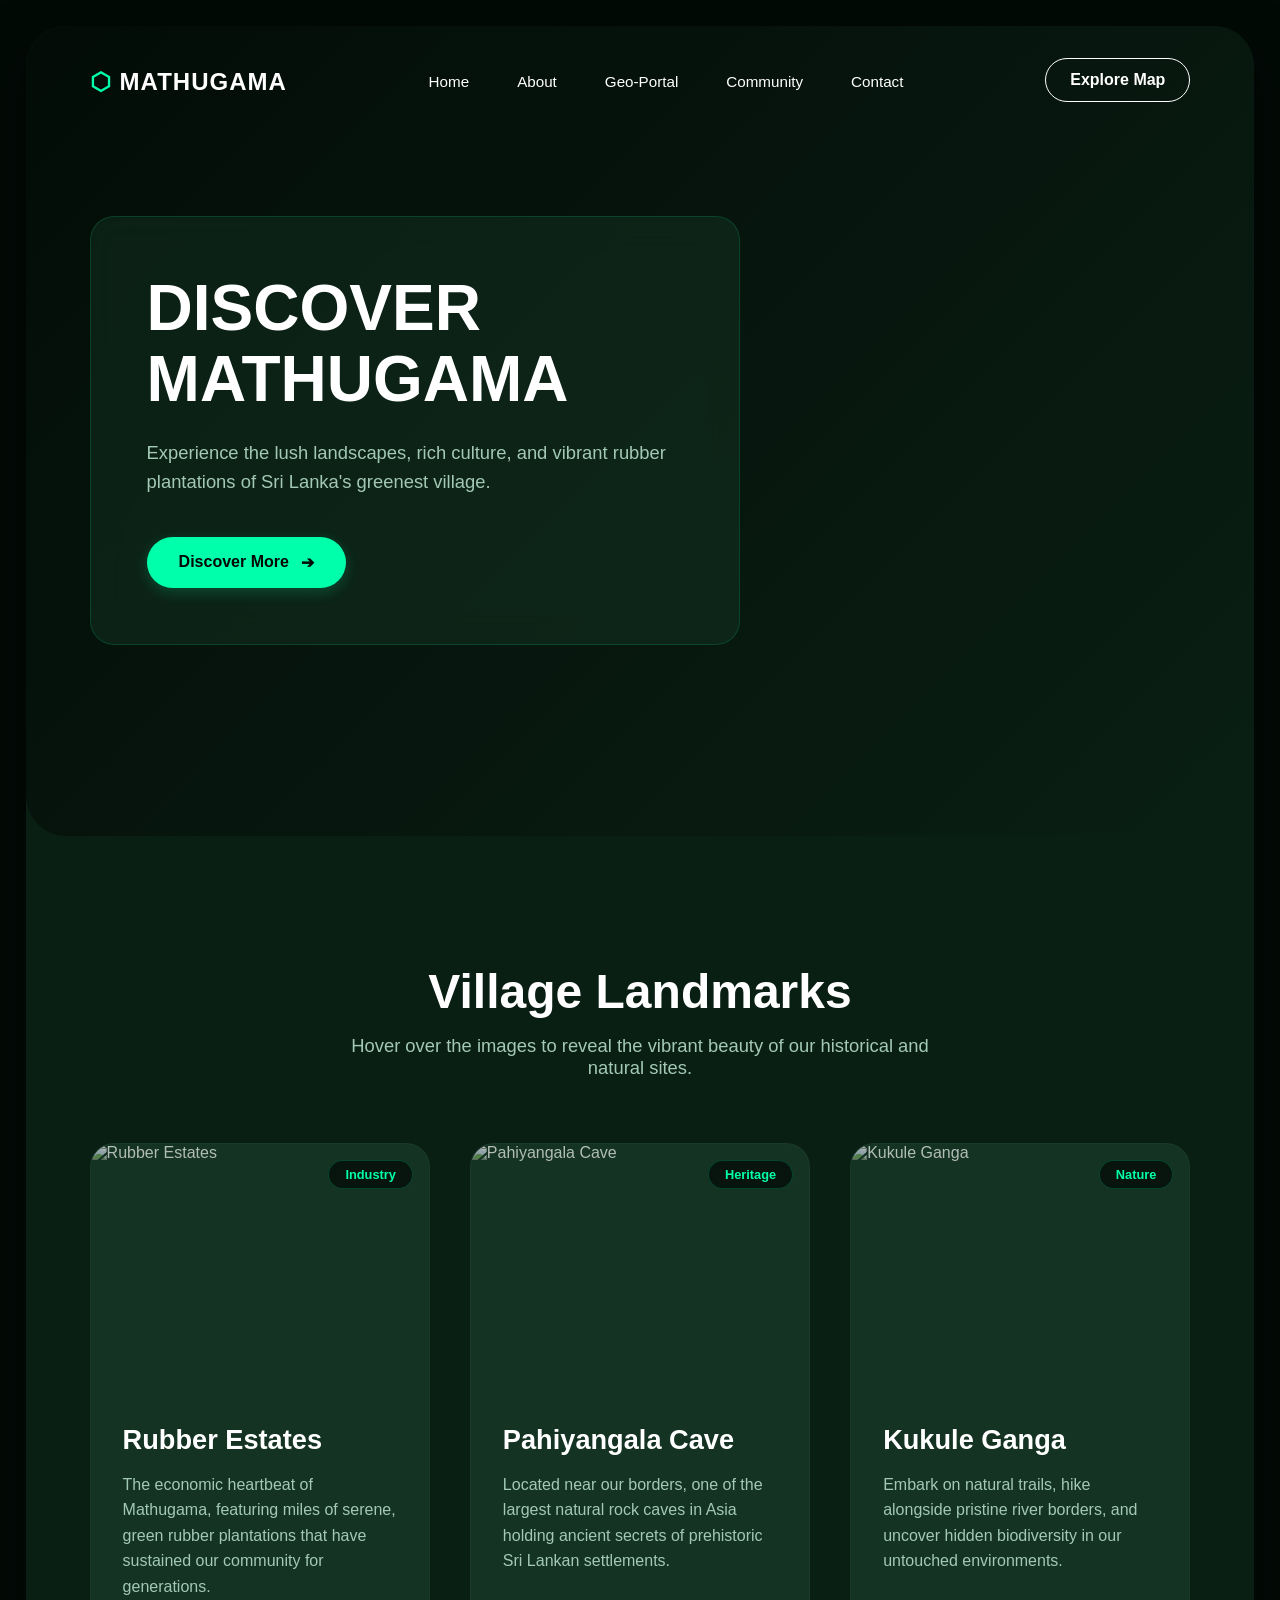
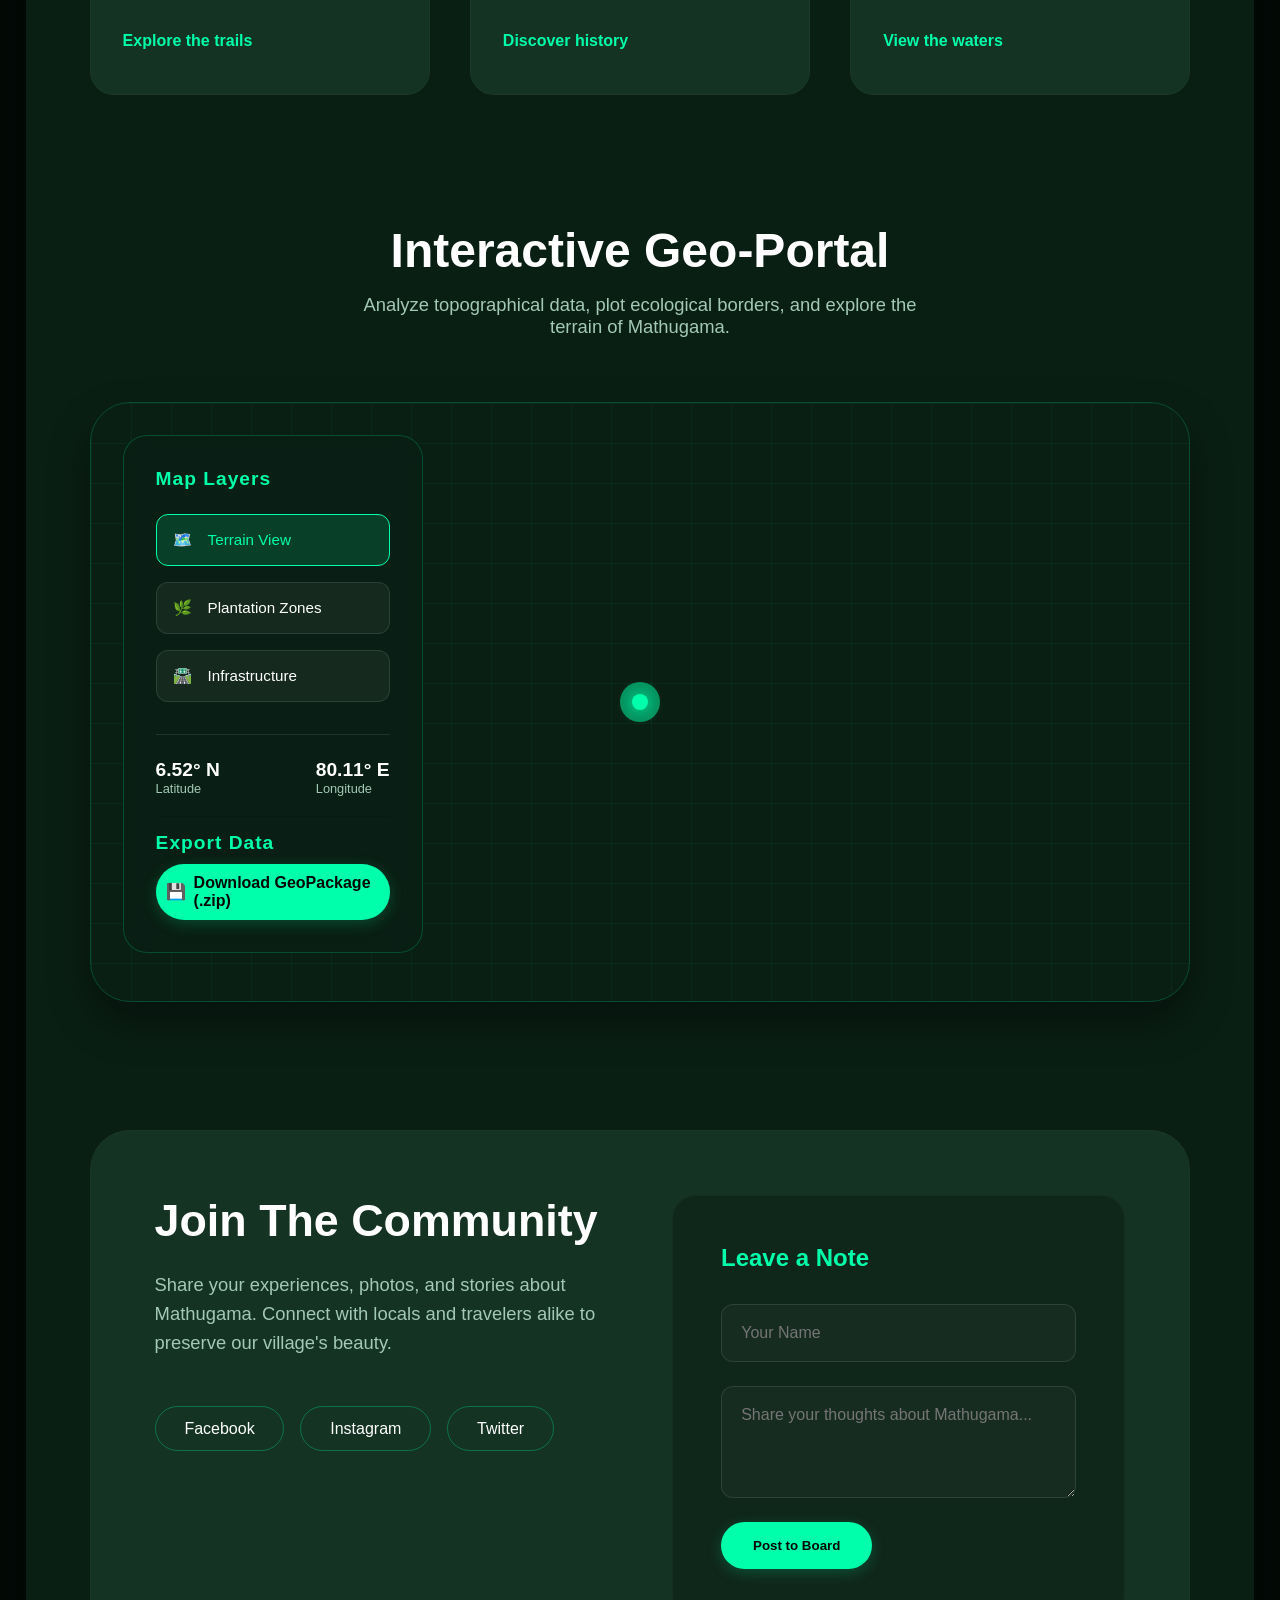
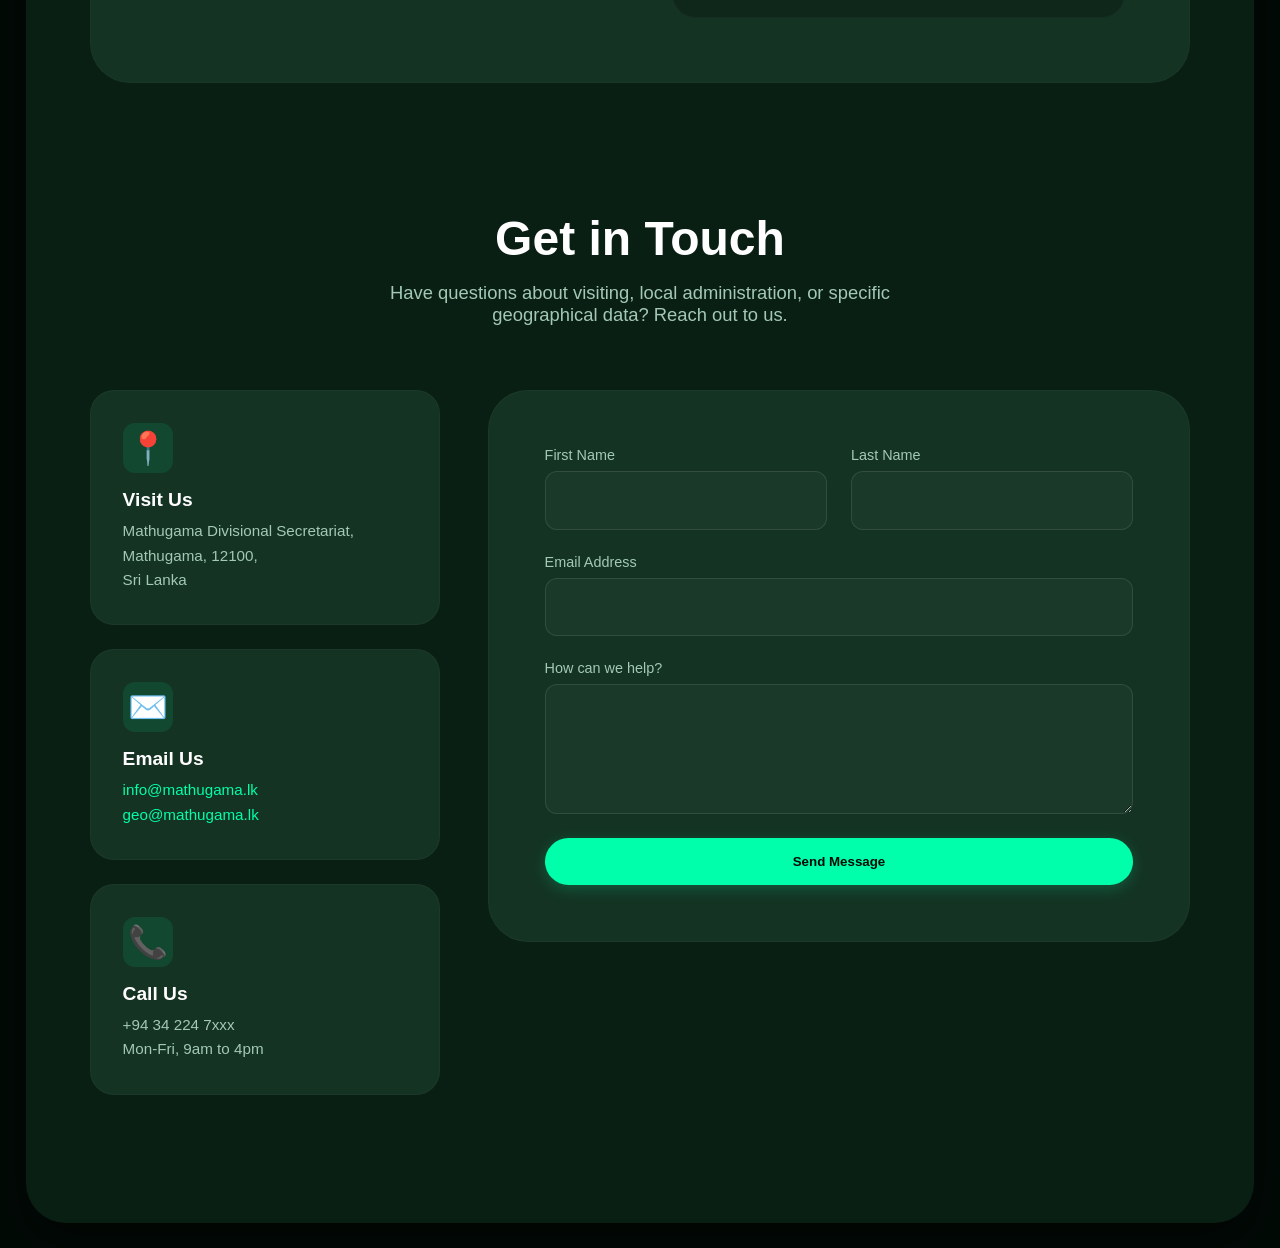
==== Mathugama.html @ 17095d51 "Add files via upload" ====
<!DOCTYPE html>
<html lang="en">
<head>
    <meta charset="UTF-8">
    <meta name="viewport" content="width=device-width, initial-scale=1.0">
    <title>Mathugama | The Green Heart</title>
    <link rel="stylesheet" href="style.css">
</head>
<body>
    <!-- Main UI Container -->
    <main class="ui-canvas">
        
        <!-- Navigation -->
        <header class="animate-fade-down">
            <div class="logo">
                <span class="logo-icon">⬡</span> MATHUGAMA
            </div>
            <nav>
                <ul class="nav-links">
                    <li style="--delay: 0.1s"><a href="#home">Home</a></li>
                    <li style="--delay: 0.2s"><a href="#about">About</a></li>
                    <li style="--delay: 0.3s"><a href="#geo-portal">Geo-Portal</a></li>
                    <li style="--delay: 0.4s"><a href="#community">Community</a></li>
                    <li style="--delay: 0.5s"><a href="#contact">Contact</a></li>
                </ul>
            </nav>
            <div class="nav-action" style="--delay: 0.6s">
                <a href="#geo-portal" class="btn-outline">Explore Map</a>
            </div>
        </header>

        <!-- Hero Section -->
        <section id="home" class="hero">
            <video autoplay loop muted playsinline class="hero-video">
                <source src="https://cdn.pixabay.com/video/2016/09/21/5320-183786481_tiny.mp4" type="video/mp4">
            </video>
            <div class="hero-overlay"></div>
            
            <div class="hero-content">
                <div class="hero-card animate-fade-up">
                    <h1>DISCOVER<br>MATHUGAMA</h1>
                    <p>Experience the lush landscapes, rich culture, and vibrant rubber plantations of Sri Lanka's greenest village.</p>
                    <a href="#about" class="btn-primary">Discover More <span class="arrow">➔</span></a>
                </div>
            </div>
        </section>

        <!-- Features Grid (Landmarks) -->
        <section id="about" class="features-section">
            <div class="section-header animate-on-scroll">
                <h2>Village Landmarks</h2>
                <p>Hover over the images to reveal the vibrant beauty of our historical and natural sites.</p>
            </div>
            
            <div class="card-grid">
                <!-- Landmark 1 -->
                <div class="card animate-on-scroll" style="--delay: 0.1s">
                    <div class="card-image-wrapper">
                        <img src="https://images.unsplash.com/photo-1588614959060-4d144f28b207?ixlib=rb-4.0.3&auto=format&fit=crop&w=800&q=80" alt="Rubber Estates">
                        <div class="image-overlay"></div>
                        <div class="card-badge">Industry</div>
                    </div>
                    <div class="card-content">
                        <h3>Rubber Estates</h3>
                        <p>The economic heartbeat of Mathugama, featuring miles of serene, green rubber plantations that have sustained our community for generations.</p>
                        <a href="#" class="card-link">Explore the trails</a>
                    </div>
                </div>

                <!-- Landmark 2 -->
                <div class="card animate-on-scroll" style="--delay: 0.3s">
                    <div class="card-image-wrapper">
                        <img src="https://images.unsplash.com/photo-1625736300986-f6334f6479eb?ixlib=rb-4.0.3&auto=format&fit=crop&w=800&q=80" alt="Pahiyangala Cave">
                        <div class="image-overlay"></div>
                        <div class="card-badge">Heritage</div>
                    </div>
                    <div class="card-content">
                        <h3>Pahiyangala Cave</h3>
                        <p>Located near our borders, one of the largest natural rock caves in Asia holding ancient secrets of prehistoric Sri Lankan settlements.</p>
                        <a href="#" class="card-link">Discover history</a>
                    </div>
                </div>

                <!-- Landmark 3 -->
                <div class="card animate-on-scroll" style="--delay: 0.5s">
                    <div class="card-image-wrapper">
                        <img src="https://images.unsplash.com/photo-1544837890-333fccf8be29?ixlib=rb-4.0.3&auto=format&fit=crop&w=800&q=80" alt="Kukule Ganga">
                        <div class="image-overlay"></div>
                        <div class="card-badge">Nature</div>
                    </div>
                    <div class="card-content">
                        <h3>Kukule Ganga</h3>
                        <p>Embark on natural trails, hike alongside pristine river borders, and uncover hidden biodiversity in our untouched environments.</p>
                        <a href="#" class="card-link">View the waters</a>
                    </div>
                </div>
            </div>
        </section>

        <!-- UPDATED: Geo-Portal Section -->
        <section id="geo-portal" class="geo-portal-section">
            <div class="section-header animate-on-scroll">
                <h2>Interactive Geo-Portal</h2>
                <p>Analyze topographical data, plot ecological borders, and explore the terrain of Mathugama.</p>
            </div>
            
            <div class="map-container animate-on-scroll" style="--delay: 0.2s">
                <!-- LIVE MAP IFRAME CENTERED ON MATHUGAMA -->
                <iframe class="map-background" src="https://www.openstreetmap.org/export/embed.html?bbox=80.08%2C6.50%2C80.14%2C6.55&layer=mapnik&marker=6.52%2C80.11" allowfullscreen></iframe>
                
                <div class="map-grid-overlay"></div>
                
                <!-- Floating Map Controls -->
                <div class="map-controls">
                    <h4>Map Layers</h4>
                    <button class="layer-btn active">
                        <span class="layer-icon">🗺️</span> Terrain View
                    </button>
                    <button class="layer-btn">
                        <span class="layer-icon">🌿</span> Plantation Zones
                    </button>
                    <button class="layer-btn">
                        <span class="layer-icon">🛣️</span> Infrastructure
                    </button>
                    
                    <div class="map-stats">
                        <div class="stat">
                            <span class="stat-value">6.52° N</span>
                            <span class="stat-label">Latitude</span>
                        </div>
                        <div class="stat">
                            <span class="stat-value">80.11° E</span>
                            <span class="stat-label">Longitude</span>
                        </div>
                    </div>

                    <!-- NEW: Download GeoPackage Button -->
                    <div class="map-export" style="margin-top: 20px; padding-top: 15px; border-top: 1px solid rgba(0,0,0,0.1);">
                        <h4 style="margin-bottom: 10px;">Export Data</h4>
                        <!-- Replace the href value with the actual path to your .zip file -->
                        <a href="mathugama_geopackage.zip" download="Mathugama_GeoPackage.zip" class="btn-primary" style="display: flex; align-items: center; justify-content: center; gap: 8px; width: 100%; text-decoration: none; padding: 10px; box-sizing: border-box;">
                            <span>💾</span> Download GeoPackage (.zip)
                        </a>
                    </div>
                </div>

                <!-- Animated Map Marker (Acts as a cool center crosshair now) -->
                <div class="map-marker" style="top: 50%; left: 50%; transform: translate(-50%, -50%);">
                    <div class="pulse-ring"></div>
                    <div class="marker-dot"></div>
                </div>
            </div>
        </section>

        <!-- Community Section -->
        <section id="community" class="community-section">
            <div class="community-layout animate-on-scroll">
                <div class="community-text">
                    <h2>Join The Community</h2>
                    <p>Share your experiences, photos, and stories about Mathugama. Connect with locals and travelers alike to preserve our village's beauty.</p>
                    <div class="social-links">
                        <a href="#" class="social-btn">Facebook</a>
                        <a href="#" class="social-btn">Instagram</a>
                        <a href="#" class="social-btn">Twitter</a>
                    </div>
                </div>
                
                <div class="community-board">
                    <form class="comment-form">
                        <h4>Leave a Note</h4>
                        <div class="input-group">
                            <input type="text" placeholder="Your Name" required>
                            <span class="focus-border"></span>
                        </div>
                        <div class="input-group">
                            <textarea rows="4" placeholder="Share your thoughts about Mathugama..." required></textarea>
                            <span class="focus-border"></span>
                        </div>
                        <button type="submit" class="btn-primary">Post to Board</button>
                    </form>
                </div>
            </div>
        </section>

        <!-- Contact Section -->
        <section id="contact" class="contact-section">
            <div class="section-header animate-on-scroll">
                <h2>Get in Touch</h2>
                <p>Have questions about visiting, local administration, or specific geographical data? Reach out to us.</p>
            </div>
            
            <div class="contact-layout animate-on-scroll" style="--delay: 0.2s">
                <div class="contact-info-cards">
                    <div class="info-card">
                        <div class="info-icon">📍</div>
                        <h4>Visit Us</h4>
                        <p>Mathugama Divisional Secretariat,<br>Mathugama, 12100,<br>Sri Lanka</p>
                    </div>
                    <div class="info-card">
                        <div class="info-icon">✉️</div>
                        <h4>Email Us</h4>
                        <p><a href="mailto:info@mathugama.lk">info@mathugama.lk</a><br><a href="mailto:geo@mathugama.lk">geo@mathugama.lk</a></p>
                    </div>
                    <div class="info-card">
                        <div class="info-icon">📞</div>
                        <h4>Call Us</h4>
                        <p>+94 34 224 7xxx<br>Mon-Fri, 9am to 4pm</p>
                    </div>
                </div>

                <div class="contact-form-wrapper">
                    <form class="contact-form">
                        <div class="form-row">
                            <div class="input-group half">
                                <label>First Name</label>
                                <input type="text" required>
                                <span class="focus-border"></span>
                            </div>
                            <div class="input-group half">
                                <label>Last Name</label>
                                <input type="text" required>
                                <span class="focus-border"></span>
                            </div>
                        </div>
                        <div class="input-group">
                            <label>Email Address</label>
                            <input type="email" required>
                            <span class="focus-border"></span>
                        </div>
                        <div class="input-group">
                            <label>How can we help?</label>
                            <textarea rows="5" required></textarea>
                            <span class="focus-border"></span>
                        </div>
                        <button type="submit" class="btn-primary" style="width: 100%; justify-content: center;">Send Message</button>
                    </form>
                </div>
            </div>
        </section>

    </main>
</body>
</html>
---- style.css ----
/* CSS Variables based on the requested theme */
:root {
    --bg-extreme-dark: #020a06; 
    --bg-dark: #0a1f14;         
    --bg-card: #143323;         
    --bg-card-hover: #1b422d;
    --accent-mint: #00ffaa;     
    --accent-mint-glow: rgba(0, 255, 170, 0.4);
    --text-light: #ffffff;
    --text-muted: #a3c9b5;
    
    --radius-lg: 40px;
    --radius-md: 24px;
    --radius-sm: 12px;
    
    /* Animation easings */
    --ease-out-expo: cubic-bezier(0.16, 1, 0.3, 1);
    --transition: all 0.4s var(--ease-out-expo);
}

/* Base Styles */
* {
    margin: 0;
    padding: 0;
    box-sizing: border-box;
    font-family: 'Inter', -apple-system, BlinkMacSystemFont, "Segoe UI", Roboto, sans-serif;
}

html {
    scroll-behavior: smooth;
}

body {
    background-color: var(--bg-extreme-dark);
    color: var(--text-light);
    padding: 2vw; 
    overflow-x: hidden;
}

/* UI Canvas Wrapper */
.ui-canvas {
    background-color: var(--bg-dark);
    border-radius: var(--radius-lg);
    overflow: hidden;
    box-shadow: 0 20px 50px rgba(0,0,0,0.5);
    position: relative;
}

/* --- KEYFRAMES --- */
@keyframes fadeDown {
    from { opacity: 0; transform: translateY(-30px); }
    to { opacity: 1; transform: translateY(0); }
}

@keyframes fadeUp {
    from { opacity: 0; transform: translateY(40px); }
    to { opacity: 1; transform: translateY(0); }
}

@keyframes floatGlow {
    0%, 100% { box-shadow: 0 0 20px rgba(0, 255, 170, 0.1); transform: translateY(0); }
    50% { box-shadow: 0 10px 40px rgba(0, 255, 170, 0.25); transform: translateY(-5px); }
}

@keyframes pulse {
    0% { transform: scale(1); opacity: 0.8; }
    70% { transform: scale(3); opacity: 0; }
    100% { transform: scale(1); opacity: 0; }
}

/* Global Animation Classes */
.animate-fade-down {
    animation: fadeDown 1s var(--ease-out-expo) forwards;
}

.animate-fade-up {
    animation: fadeUp 1s var(--ease-out-expo) backwards;
    animation-delay: 0.6s;
}

.animate-on-scroll {
    animation: fadeUp 1s var(--ease-out-expo) backwards;
    animation-delay: var(--delay, 0s);
}

/* Navigation */
header {
    display: flex;
    justify-content: space-between;
    align-items: center;
    padding: 2rem 4rem;
    position: absolute;
    top: 0;
    width: 100%;
    z-index: 100;
}

.logo {
    font-size: 1.5rem;
    font-weight: 800;
    letter-spacing: 1px;
    display: flex;
    align-items: center;
    gap: 0.5rem;
}

.logo-icon {
    color: var(--accent-mint);
    animation: floatGlow 3s infinite ease-in-out;
    border-radius: 50%;
}

.nav-links {
    list-style: none;
    display: flex;
    gap: 3rem;
}

.nav-links li {
    animation: fadeDown 0.8s var(--ease-out-expo) backwards;
    animation-delay: calc(0.2s + var(--delay));
}

.nav-links a {
    color: var(--text-light);
    text-decoration: none;
    font-weight: 500;
    font-size: 0.95rem;
    position: relative;
    padding-bottom: 4px;
    transition: var(--transition);
}

.nav-links a::after {
    content: '';
    position: absolute;
    bottom: 0;
    left: 0;
    width: 0%;
    height: 2px;
    background-color: var(--accent-mint);
    transition: width 0.3s var(--ease-out-expo);
}

.nav-links a:hover {
    color: var(--accent-mint);
}

.nav-links a:hover::after {
    width: 100%;
}

.btn-outline {
    border: 1px solid var(--text-light);
    padding: 0.75rem 1.5rem;
    border-radius: 50px;
    text-decoration: none;
    color: var(--text-light);
    font-weight: 600;
    position: relative;
    overflow: hidden;
    z-index: 1;
    transition: var(--transition);
    display: inline-block;
    animation: fadeDown 0.8s var(--ease-out-expo) backwards;
    animation-delay: calc(0.2s + var(--delay));
}

.btn-outline::before {
    content: '';
    position: absolute;
    top: 0;
    left: -100%;
    width: 100%;
    height: 100%;
    background-color: var(--accent-mint);
    z-index: -1;
    transition: left 0.4s var(--ease-out-expo);
}

.btn-outline:hover {
    border-color: var(--accent-mint);
    color: var(--bg-extreme-dark);
}

.btn-outline:hover::before {
    left: 0;
}

/* Hero Section */
.hero {
    position: relative;
    height: 90vh;
    border-radius: var(--radius-lg);
    overflow: hidden;
    display: flex;
    align-items: center;
    padding: 0 4rem;
}

.hero-video {
    position: absolute;
    top: 0;
    left: 0;
    width: 100%;
    height: 100%;
    object-fit: cover;
    z-index: 0;
    transform: scale(1.05);
}

.hero-overlay {
    position: absolute;
    top: 0;
    left: 0;
    width: 100%;
    height: 100%;
    background: linear-gradient(135deg, rgba(2, 10, 6, 0.9) 0%, rgba(10, 31, 20, 0.5) 100%);
    z-index: 1;
}

.hero-card {
    position: relative;
    z-index: 2;
    background: rgba(20, 51, 35, 0.5);
    backdrop-filter: blur(16px);
    -webkit-backdrop-filter: blur(16px);
    padding: 3.5rem;
    border-radius: var(--radius-md);
    max-width: 650px;
    border: 1px solid rgba(0, 255, 170, 0.15);
    animation: floatGlow 6s infinite ease-in-out, fadeUp 1s var(--ease-out-expo) backwards;
    animation-delay: 0s, 0.5s;
}

.hero h1 {
    font-size: 4rem;
    line-height: 1.1;
    margin-bottom: 1.5rem;
    font-weight: 800;
}

.hero p {
    font-size: 1.15rem;
    color: var(--text-muted);
    margin-bottom: 2.5rem;
    line-height: 1.6;
}

.btn-primary {
    background-color: var(--accent-mint);
    color: var(--bg-extreme-dark);
    padding: 1rem 2rem;
    border-radius: 50px;
    text-decoration: none;
    font-weight: 700;
    display: inline-flex;
    align-items: center;
    gap: 0.75rem;
    border: none;
    cursor: pointer;
    transition: var(--transition);
    box-shadow: 0 4px 15px rgba(0, 255, 170, 0.2);
}

.btn-primary .arrow {
    transition: transform 0.3s var(--ease-out-expo);
}

.btn-primary:hover {
    background-color: #00e699;
    transform: translateY(-3px);
    box-shadow: 0 8px 25px rgba(0, 255, 170, 0.4);
}

.btn-primary:hover .arrow {
    transform: translateX(5px);
}

/* General Section Header */
.section-header {
    margin-bottom: 4rem;
    text-align: center;
}

.section-header h2 {
    font-size: 3rem;
    margin-bottom: 1rem;
}

.section-header p {
    color: var(--text-muted);
    font-size: 1.15rem;
    max-width: 600px;
    margin: 0 auto;
}

/* Features Grid (Landmarks) */
.features-section {
    padding: 8rem 4rem 4rem 4rem;
    background-color: var(--bg-dark);
}

.card-grid {
    display: grid;
    grid-template-columns: repeat(auto-fit, minmax(320px, 1fr));
    gap: 2.5rem;
}

.card {
    background-color: var(--bg-card);
    border-radius: var(--radius-md);
    overflow: hidden;
    transition: var(--transition);
    border: 1px solid rgba(255,255,255,0.03);
    display: flex;
    flex-direction: column;
    position: relative;
    cursor: pointer;
}

.card-image-wrapper {
    position: relative;
    height: 240px;
    overflow: hidden;
}

.card-image-wrapper img {
    width: 100%;
    height: 100%;
    object-fit: cover;
    transition: transform 0.8s var(--ease-out-expo), filter 0.5s ease;
    filter: grayscale(40%);
}

.image-overlay {
    position: absolute;
    top: 0;
    left: 0;
    width: 100%;
    height: 100%;
    background: linear-gradient(to bottom, rgba(20, 51, 35, 0.3), var(--bg-card));
    transition: opacity 0.5s ease;
    z-index: 1;
}

.card-badge {
    position: absolute;
    top: 1rem;
    right: 1rem;
    background: rgba(0, 0, 0, 0.6);
    backdrop-filter: blur(4px);
    padding: 0.4rem 1rem;
    border-radius: 50px;
    font-size: 0.8rem;
    font-weight: 600;
    color: var(--accent-mint);
    border: 1px solid rgba(0, 255, 170, 0.2);
    z-index: 2;
    transition: var(--transition);
}

.card-content {
    padding: 2.5rem 2rem;
    display: flex;
    flex-direction: column;
    flex-grow: 1;
    position: relative;
    z-index: 2;
    background-color: var(--bg-card);
    transition: background-color 0.4s ease;
}

.card-content h3 {
    font-size: 1.7rem;
    margin-bottom: 1rem;
    transition: color 0.3s ease;
}

.card-content p {
    color: var(--text-muted);
    line-height: 1.6;
    margin-bottom: 2rem;
    flex-grow: 1;
}

.card-link {
    color: var(--accent-mint);
    text-decoration: none;
    font-weight: 600;
    align-self: flex-start;
    padding-bottom: 4px;
    position: relative;
    display: inline-block;
}

.card-link::after {
    content: '';
    position: absolute;
    bottom: 0;
    left: 0;
    width: 0%;
    height: 2px;
    background-color: var(--accent-mint);
    transition: width 0.4s var(--ease-out-expo);
}

/* Card Hover */
.card:hover {
    transform: translateY(-15px);
    border-color: rgba(0, 255, 170, 0.3);
    box-shadow: 0 20px 40px rgba(0, 0, 0, 0.6), 0 0 20px rgba(0, 255, 170, 0.1);
}
.card:hover .card-image-wrapper img {
    transform: scale(1.15) rotate(1deg);
    filter: grayscale(0%);
}
.card:hover .image-overlay { opacity: 0.2; }
.card:hover .card-badge {
    background: var(--accent-mint);
    color: var(--bg-extreme-dark);
}
.card:hover .card-content { background-color: var(--bg-card-hover); }
.card:hover .card-link::after { width: 100%; }


/* --- UPDATED: Geo-Portal Section --- */
.geo-portal-section {
    padding: 4rem 4rem;
}

.map-container {
    position: relative;
    width: 100%;
    height: 600px;
    border-radius: var(--radius-lg);
    overflow: hidden;
    border: 1px solid rgba(0, 255, 170, 0.2);
    box-shadow: 0 20px 40px rgba(0,0,0,0.4);
}

/* Iframe Map Base Styling */
.map-background {
    width: 100%;
    height: 100%;
    border: none;
    /* This filter makes the standard OSM map match our high-tech green theme! */
    filter: grayscale(80%) sepia(50%) hue-rotate(80deg) saturate(300%) brightness(0.6) contrast(1.2);
    transition: var(--transition);
}

/* High-tech grid overlay */
.map-grid-overlay {
    position: absolute;
    top: 0;
    left: 0;
    width: 100%;
    height: 100%;
    background-image: 
        linear-gradient(rgba(0, 255, 170, 0.05) 1px, transparent 1px),
        linear-gradient(90deg, rgba(0, 255, 170, 0.05) 1px, transparent 1px);
    background-size: 40px 40px;
    z-index: 1;
    /* CRITICAL FIX: Allows clicks to pass through to the map */
    pointer-events: none; 
}

.map-controls {
    position: absolute;
    top: 2rem;
    left: 2rem;
    z-index: 10;
    background: rgba(10, 31, 20, 0.85);
    backdrop-filter: blur(12px);
    padding: 2rem;
    border-radius: var(--radius-md);
    border: 1px solid rgba(0, 255, 170, 0.2);
    width: 300px;
}

.map-controls h4 {
    color: var(--accent-mint);
    margin-bottom: 1.5rem;
    font-size: 1.2rem;
    letter-spacing: 1px;
}

.layer-btn {
    width: 100%;
    background: rgba(255,255,255,0.05);
    border: 1px solid rgba(255,255,255,0.1);
    color: var(--text-light);
    padding: 1rem;
    border-radius: var(--radius-sm);
    margin-bottom: 1rem;
    text-align: left;
    display: flex;
    align-items: center;
    gap: 1rem;
    cursor: pointer;
    font-size: 0.95rem;
    transition: var(--transition);
}

.layer-btn:hover {
    background: rgba(255,255,255,0.1);
}

.layer-btn.active {
    background: rgba(0, 255, 170, 0.15);
    border-color: var(--accent-mint);
    color: var(--accent-mint);
}

.map-stats {
    margin-top: 2rem;
    padding-top: 1.5rem;
    border-top: 1px solid rgba(255,255,255,0.1);
    display: flex;
    justify-content: space-between;
}

.stat {
    display: flex;
    flex-direction: column;
}

.stat-value {
    font-size: 1.2rem;
    font-weight: 700;
    color: var(--text-light);
}

.stat-label {
    font-size: 0.8rem;
    color: var(--text-muted);
}

/* Animated Map Marker overlay */
.map-marker {
    position: absolute;
    z-index: 5;
    /* CRITICAL FIX: Allows clicks to pass through to the map */
    pointer-events: none; 
}

.marker-dot {
    width: 16px;
    height: 16px;
    background-color: var(--accent-mint);
    border-radius: 50%;
    box-shadow: 0 0 15px var(--accent-mint);
    position: relative;
    z-index: 2;
}

.pulse-ring {
    position: absolute;
    top: -12px;
    left: -12px;
    width: 40px;
    height: 40px;
    border-radius: 50%;
    background-color: rgba(0, 255, 170, 0.5);
    z-index: 1;
    animation: pulse 2s infinite ease-out;
}

/* Community Section */
.community-section {
    padding: 4rem 4rem;
}

.community-layout {
    display: grid;
    grid-template-columns: 1fr 1fr;
    gap: 4rem;
    background-color: var(--bg-card);
    border-radius: var(--radius-lg);
    padding: 4rem;
    border: 1px solid rgba(255,255,255,0.02);
}

.community-text h2 {
    font-size: 2.8rem;
    margin-bottom: 1.5rem;
}

.community-text p {
    color: var(--text-muted);
    line-height: 1.6;
    margin-bottom: 3rem;
    font-size: 1.15rem;
}

.social-links {
    display: flex;
    gap: 1rem;
}

.social-btn {
    border: 1px solid rgba(0, 255, 170, 0.3);
    color: var(--text-light);
    text-decoration: none;
    padding: 0.8rem 1.8rem;
    border-radius: 50px;
    transition: all 0.3s cubic-bezier(0.175, 0.885, 0.32, 1.275);
}

.social-btn:hover {
    background-color: var(--accent-mint);
    color: var(--bg-extreme-dark);
    transform: translateY(-5px) scale(1.05);
    box-shadow: 0 10px 20px rgba(0, 255, 170, 0.2);
}

.community-board {
    background-color: rgba(0,0,0,0.25);
    padding: 3rem;
    border-radius: var(--radius-md);
    border: 1px solid rgba(255,255,255,0.03);
}

/* Forms & Inputs */
.comment-form h4 {
    margin-bottom: 2rem;
    font-size: 1.5rem;
    color: var(--accent-mint);
}

.input-group {
    position: relative;
    margin-bottom: 1.5rem;
    display: flex;
    flex-direction: column;
}

.input-group label {
    font-size: 0.9rem;
    color: var(--text-muted);
    margin-bottom: 0.5rem;
}

.input-group.half {
    width: calc(50% - 0.75rem);
}

.form-row {
    display: flex;
    justify-content: space-between;
}

input, textarea {
    width: 100%;
    background: rgba(255, 255, 255, 0.03);
    border: 1px solid rgba(255,255,255,0.1);
    border-radius: var(--radius-sm);
    padding: 1.2rem;
    color: var(--text-light);
    font-size: 1rem;
    transition: var(--transition);
}

.focus-border {
    position: absolute;
    bottom: 0;
    left: 50%;
    width: 0;
    height: 2px;
    background-color: var(--accent-mint);
    transition: 0.4s ease-in-out;
    transform: translateX(-50%);
}

input:focus ~ .focus-border,
textarea:focus ~ .focus-border {
    width: 100%;
}

input:focus, textarea:focus {
    outline: none;
    background: rgba(0, 255, 170, 0.05);
    border-color: transparent;
}


/* --- Contact Section --- */
.contact-section {
    padding: 4rem 4rem 8rem 4rem;
}

.contact-layout {
    display: grid;
    grid-template-columns: 350px 1fr;
    gap: 3rem;
    align-items: start;
}

.contact-info-cards {
    display: flex;
    flex-direction: column;
    gap: 1.5rem;
}

.info-card {
    background: var(--bg-card);
    padding: 2rem;
    border-radius: var(--radius-md);
    border: 1px solid rgba(255,255,255,0.03);
    transition: var(--transition);
}

.info-card:hover {
    transform: translateX(10px);
    border-color: rgba(0, 255, 170, 0.3);
    box-shadow: -5px 10px 20px rgba(0,0,0,0.3);
}

.info-icon {
    font-size: 2rem;
    margin-bottom: 1rem;
    background: rgba(0, 255, 170, 0.1);
    width: 50px;
    height: 50px;
    display: flex;
    align-items: center;
    justify-content: center;
    border-radius: 12px;
}

.info-card h4 {
    color: var(--text-light);
    margin-bottom: 0.5rem;
    font-size: 1.2rem;
}

.info-card p {
    color: var(--text-muted);
    line-height: 1.6;
    font-size: 0.95rem;
}

.info-card a {
    color: var(--accent-mint);
    text-decoration: none;
    transition: color 0.3s ease;
}

.info-card a:hover {
    color: #ffffff;
    text-decoration: underline;
}

.contact-form-wrapper {
    background: var(--bg-card);
    padding: 3.5rem;
    border-radius: var(--radius-lg);
    border: 1px solid rgba(255,255,255,0.03);
}


/* Responsive adjustments */
@media (max-width: 1024px) {
    .contact-layout {
        grid-template-columns: 1fr;
    }
    
    .contact-info-cards {
        flex-direction: row;
        flex-wrap: wrap;
    }
    
    .info-card {
        flex: 1;
        min-width: 250px;
    }
}

@media (max-width: 900px) {
    .community-layout {
        grid-template-columns: 1fr;
    }
    
    header {
        flex-direction: column;
        gap: 1.5rem;
        padding: 2rem;
    }
    
    .nav-links {
        gap: 1.5rem;
        flex-wrap: wrap;
        justify-content: center;
    }
    
    .hero {
        padding: 0 2rem;
    }
    
    .hero h1 {
        font-size: 3rem;
    }

    .form-row {
        flex-direction: column;
    }
    
    .input-group.half {
        width: 100%;
    }

    .map-controls {
        position: relative;
        top: 0;
        left: 0;
        width: 100%;
        border-radius: 0;
        border: none;
        border-bottom: 1px solid rgba(0, 255, 170, 0.2);
    }
}
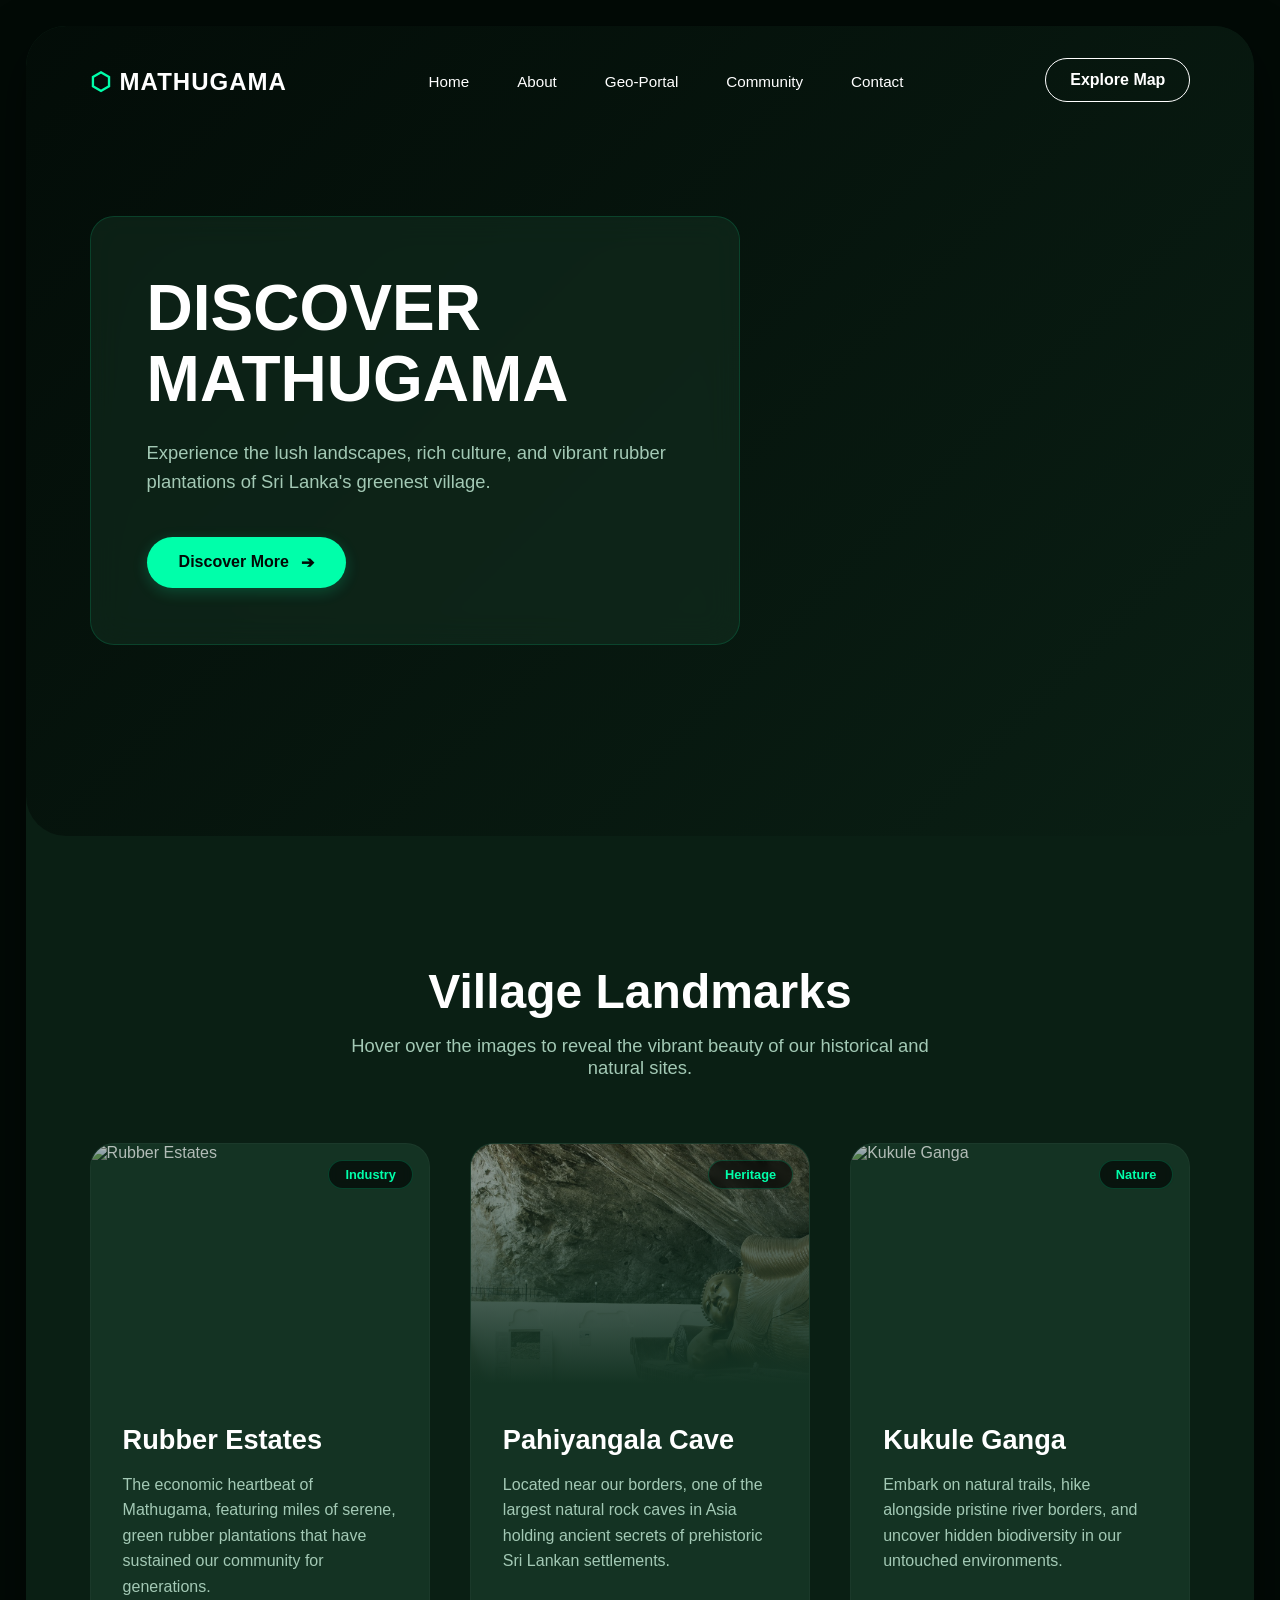
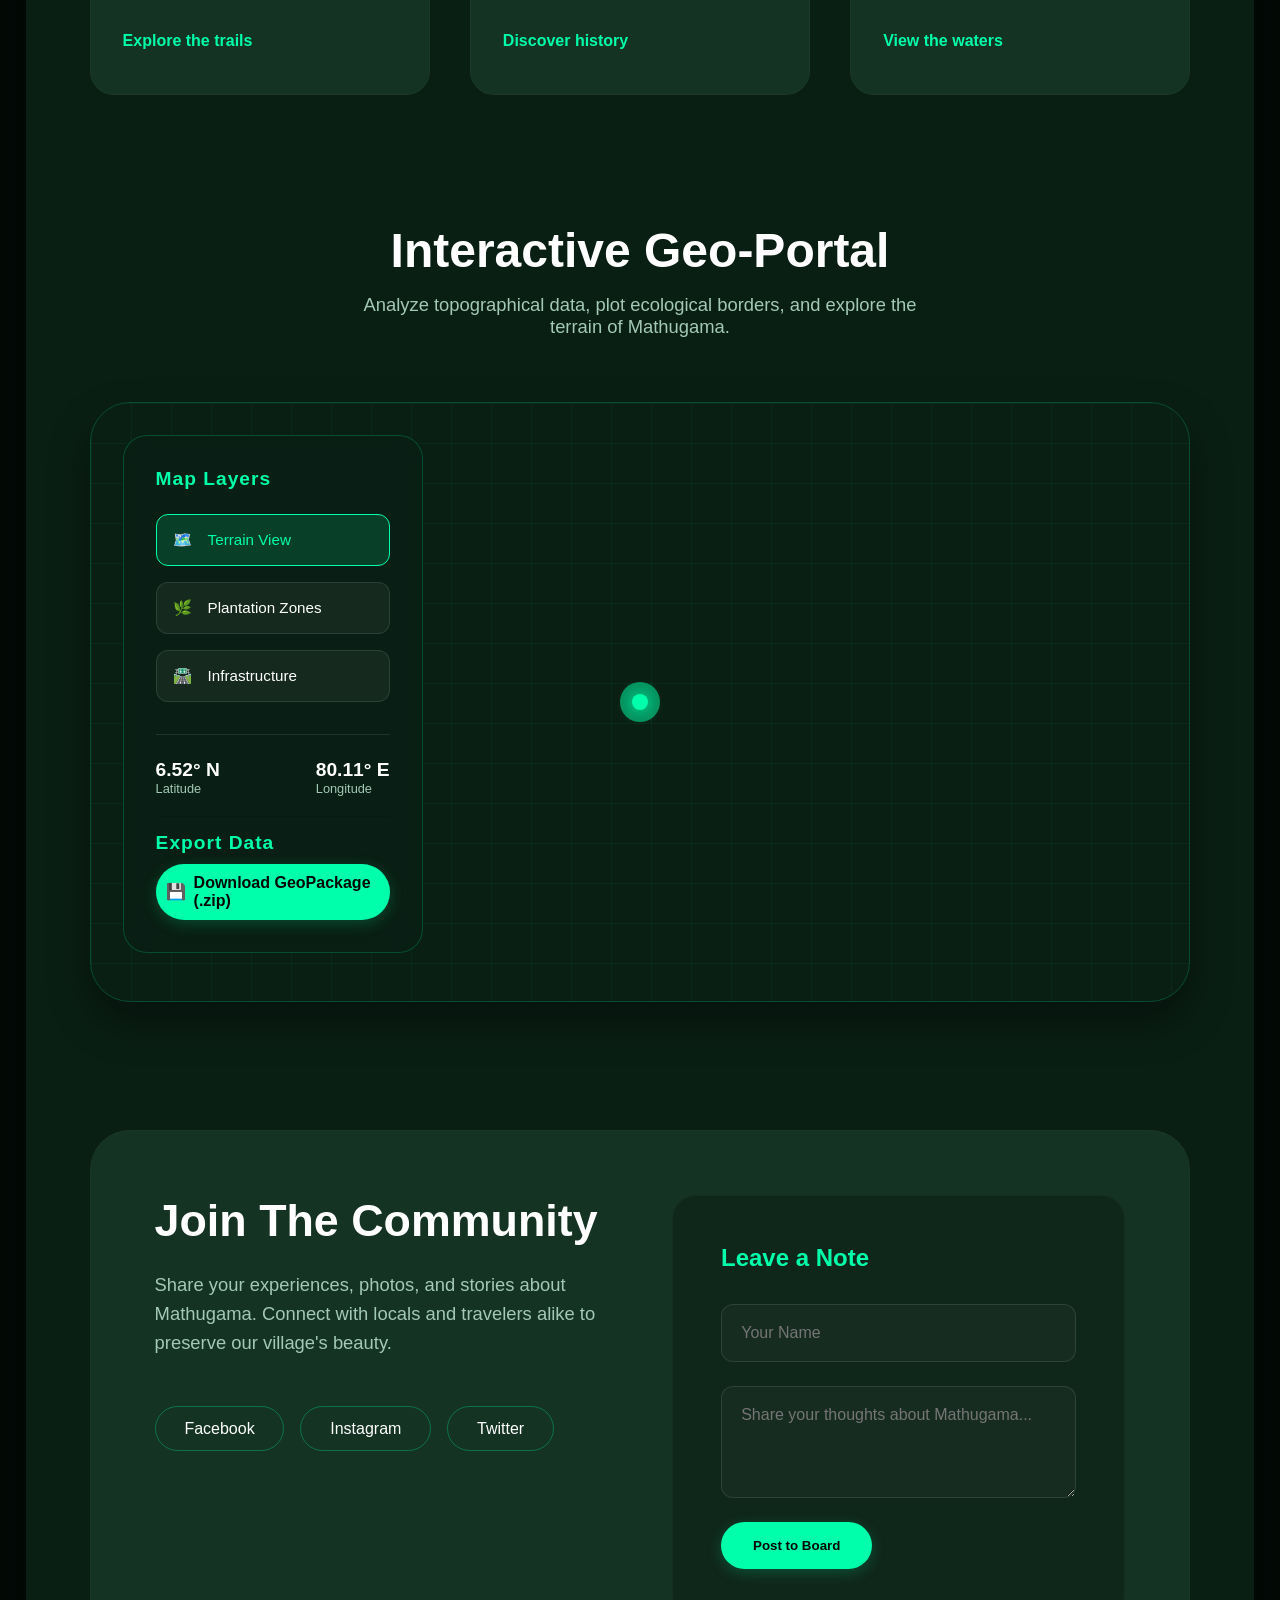
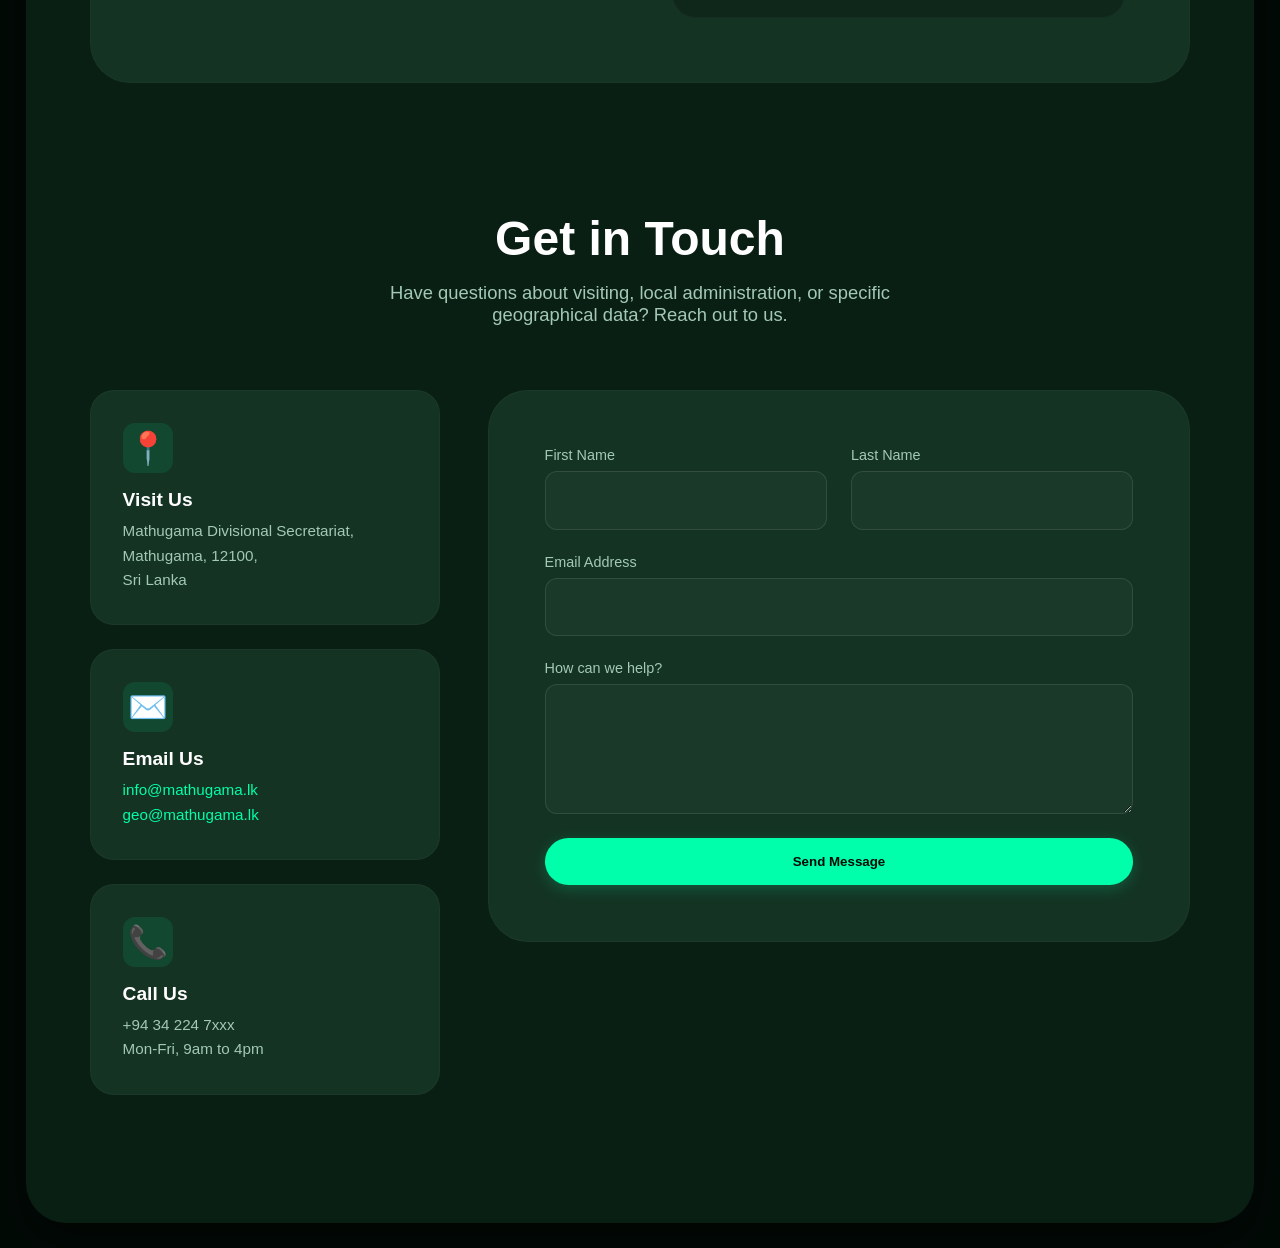
==== commit ca3523c5: "Update Mathugama.html" ====
--- a/Mathugama.html
+++ b/Mathugama.html
@@ -70,7 +70,7 @@
                 <!-- Landmark 2 -->
                 <div class="card animate-on-scroll" style="--delay: 0.3s">
                     <div class="card-image-wrapper">
-                        <img src="https://images.unsplash.com/photo-1625736300986-f6334f6479eb?ixlib=rb-4.0.3&auto=format&fit=crop&w=800&q=80" alt="Pahiyangala Cave">
+                        <img src="/assests/pahiyangala.jpeg" alt="Pahiyangala Cave">
                         <div class="image-overlay"></div>
                         <div class="card-badge">Heritage</div>
                     </div>
@@ -240,4 +240,4 @@
 
     </main>
 </body>
-</html>+</html>
